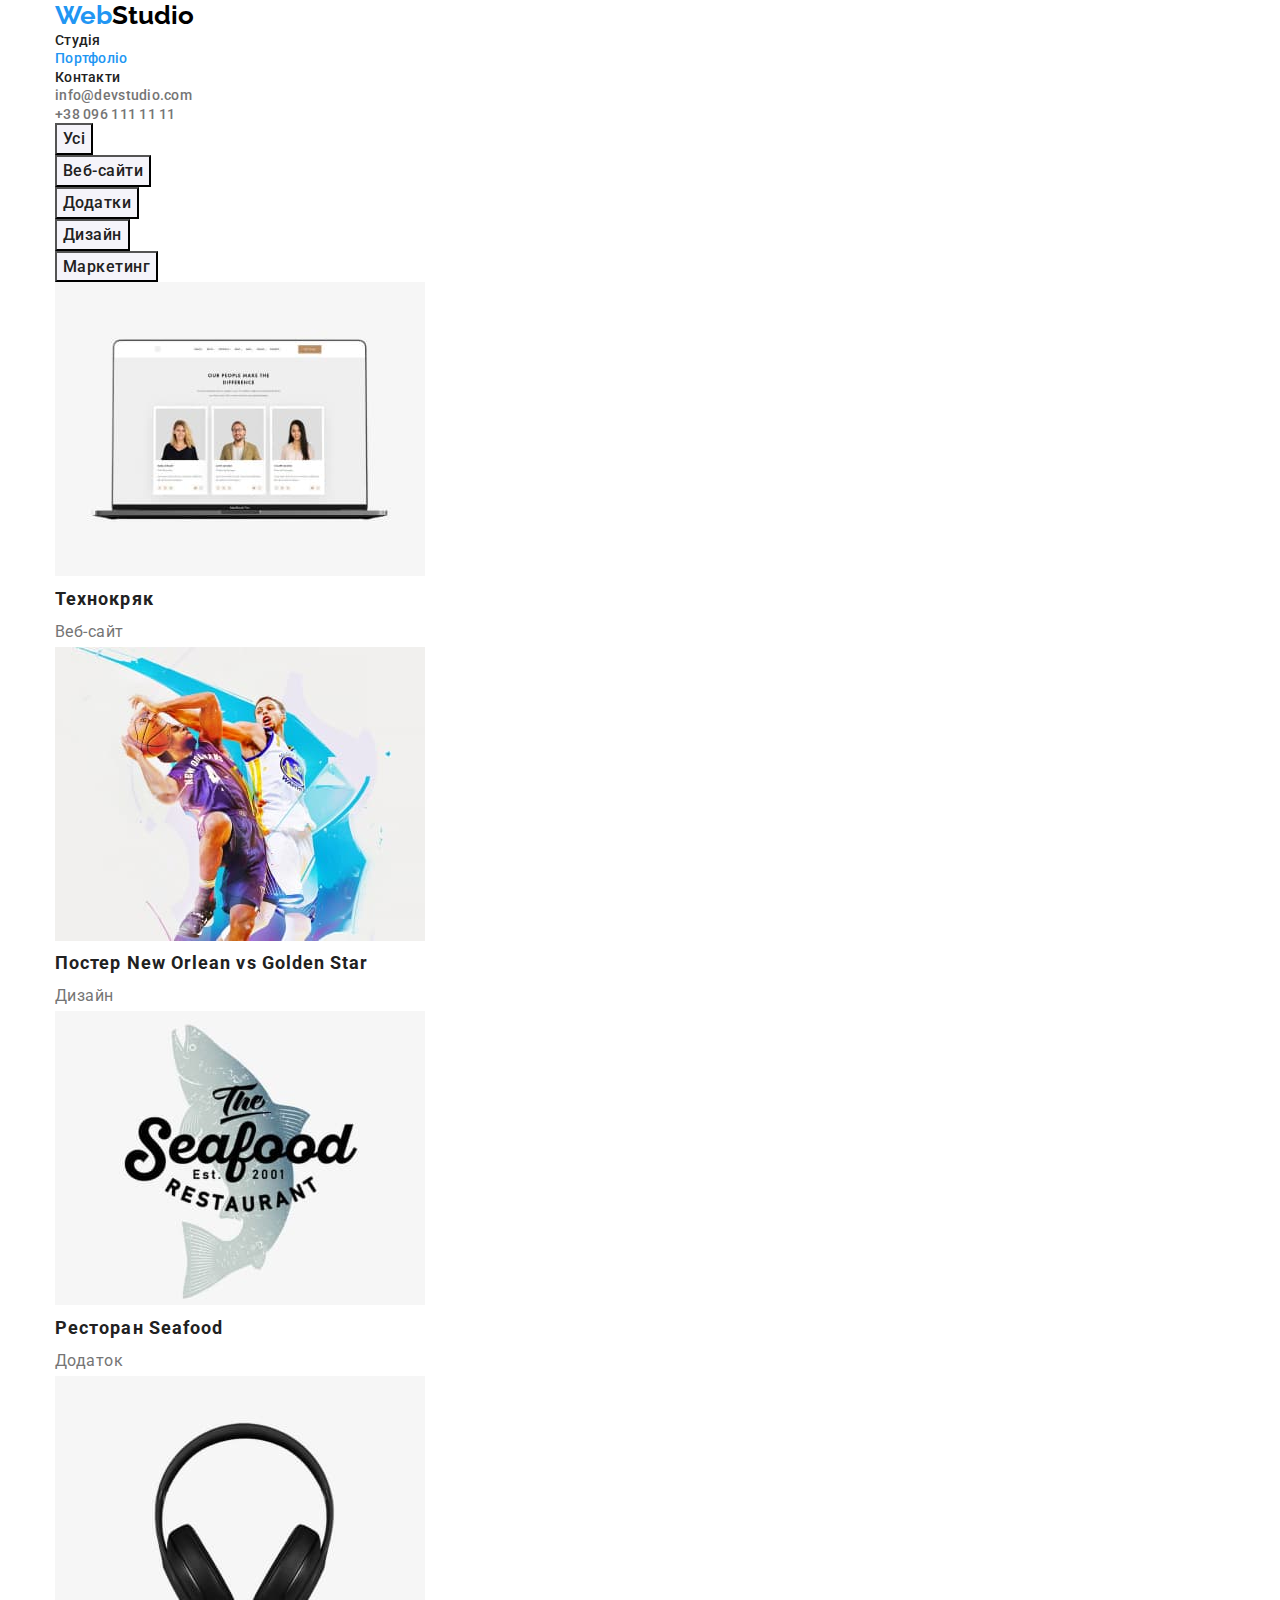
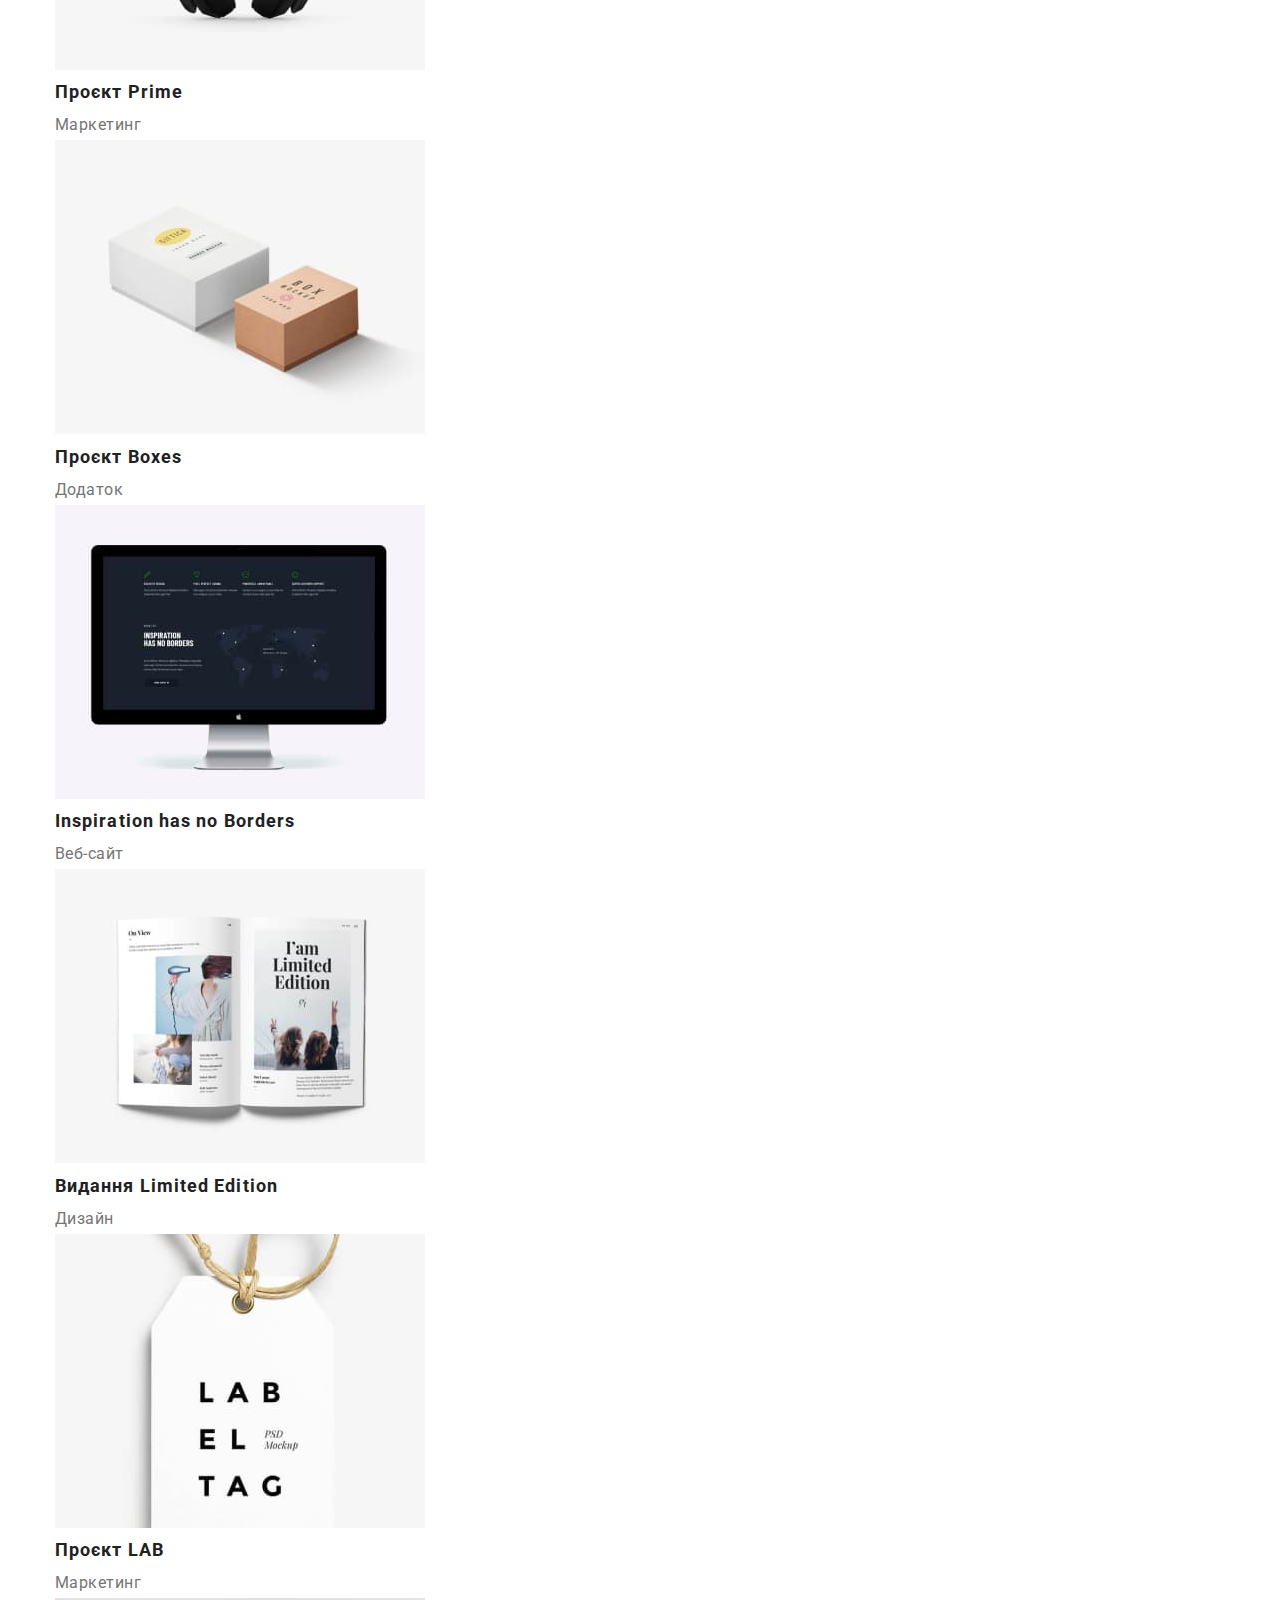
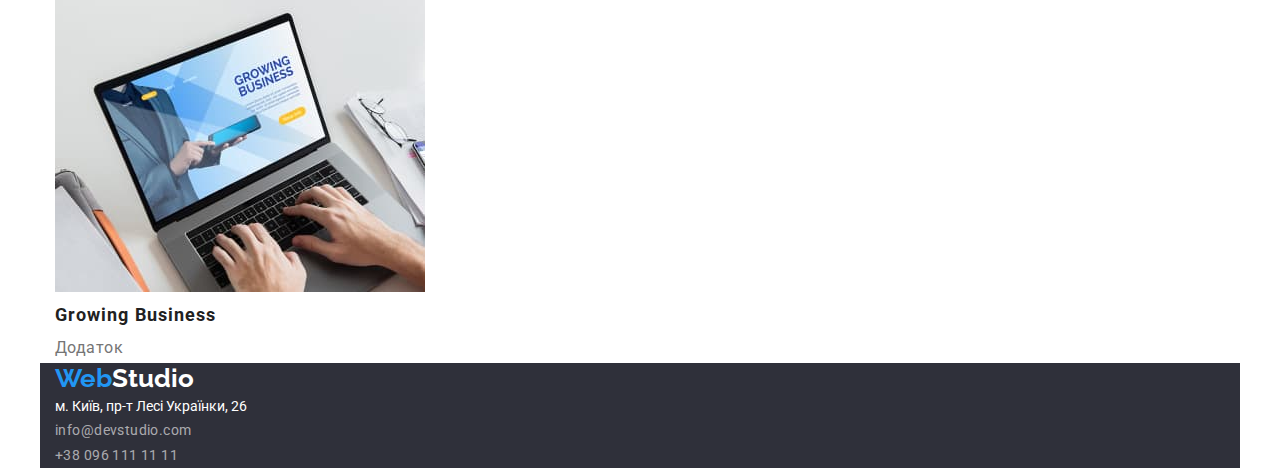
==== portfolio.html @ 6b2e6c54 "Clone" ====
<!DOCTYPE html>
<html lang="uk-UA">
<head>
    <meta charset="UTF-8">
    <meta http-equiv="X-UA-Compatible" content="IE=edge">
    <meta name="viewport" content="width=device-width, initial-scale=1.0">
    <title>Портфоліо</title>
    <link
    rel="stylesheet"
    href="https://cdnjs.cloudflare.com/ajax/libs/modern-normalize/1.0.0/modern-normalize.min.css"/>
    <link rel="preconnect" href="https://fonts.googleapis.com">
    <link rel="preconnect" href="https://fonts.gstatic.com" crossorigin>
    <link href="https://fonts.googleapis.com/css2?family=Raleway:wght@700&family=Roboto:wght@400;500;700;900&display=swap" rel="stylesheet">
    <link rel="stylesheet" href="./css/styles.css">
</head>
<body>
    <header class="header">
        <div class="container">
            <a class="logo" href="#">Web<span class="logo2">Studio</span> </a>
            <nav>
                <ul class="header-nav">
                    <li> <a class="header-nav-link" href="./index.html">Студія</a> </li>
                    <li> <a class="header-nav-link current" href="">Портфоліо</a> </li>
                    <li> <a class="header-nav-link" href="">Контакти</a> </li>
                </ul>
            </nav>
            <ul>
                <li> <a class="header-contact" href="mailto:info@devstudio.com">info@devstudio.com</a> </li>
                <li> <a class="header-contact" href="tel:+380961111111">+38 096 111 11 11</a> </li>
            </ul>
        </div>
    </header>
<main>
    <section class="portfolio">
    <div class="container">
        <h1 class="hide">Портфоліо</h1>
        <ul>
            <li><button type="button" class="portfolio-button">Усі</button></li>
            <li><button type="button" class="portfolio-button">Веб-сайти</button></li>
            <li><button type="button" class="portfolio-button">Додатки</button></li>
            <li><button type="button" class="portfolio-button">Дизайн</button></li>
            <li><button type="button" class="portfolio-button">Маркетинг</button></li>
        </ul>
        <ul class="portfolio-list">
            <li>
                <a href="#" class="portfolio-item">
                    <img src="./images/Portfolio1.jpg" alt="Технокряк" width="370"/>
                    <h2 class="portfolio-title">Технокряк</h2>
                    <p class="portfolio-text">Веб-сайт</p>
                </a>
            </li>
            <li>
                <a href="#" class="Portfolio-item">
                    <img src="./images/Portfolio2.jpg" alt="Постер New Orlean vs Golden Star" width="370"/>
                    <h2 class="portfolio-title">Постер New Orlean vs Golden Star</h2>
                    <p class="portfolio-text">Дизайн</p>
                </a>
            </li>
            <li>
                <a href="#" class="Portfolio-item">
                    <img src="./images/Portfolio3.jpg" alt="Ресторан Seafood" width="370"/>
                    <h2 class="portfolio-title">Ресторан Seafood</h2>
                    <p class="portfolio-text">Додаток</p>
                </a>
            </li>
            <li>
                <a href="#" class="portfolio-item">
                    <img src="./images/Portfolio4.jpg" alt="Проєкт Prime" width="370"/>
                    <h2 class="portfolio-title">Проєкт Prime</h2>
                    <p class="portfolio-text">Маркетинг</p>
                </a>
            </li>
            <li>
                <a href="#" class="portfolio-item">
                    <img src="./images/Portfolio5.jpg" alt="Проєкт Boxes" width="370"/>
                    <h2 class="portfolio-title">Проєкт Boxes</h2>
                    <p class="portfolio-text">Додаток</p>
                </a>
            </li>
            <li>
                <a href="#" class="Portfolio-item">
                    <img src="./images/Portfolio6.jpg" alt="Inspiration has no Borders" width="370"/>
                    <h2 class="portfolio-title">Inspiration has no Borders</h2>
                    <p class="portfolio-text">Веб-сайт</p>
                </a>
            </li>
            <li>
                <a href="#" class="portfolio-item">
                    <img src="./images/Portfolio7.jpg" alt="Видання Limited Edition" width="370"/>
                    <h2 class="portfolio-title">Видання Limited Edition</h2>
                    <p class="portfolio-text">Дизайн</p>
                </a>
            </li>
            <li>
                <a href="#" class="portfolio-item">
                    <img src="./images/Portfolio8.jpg" alt="Проєкт LAB" width="370"/>
                    <h2 class="portfolio-title">Проєкт LAB</h2>
                    <p class="portfolio-text">Маркетинг</p>
                </a>
            </li>
            <li>
                <a href="#" class="portfolio-item">
                    <img src="./images/Portfolio9.jpg" alt="Growing Business" width="370"/>
                    <h2 class="portfolio-title">Growing Business</h2>
                    <p class="portfolio-text">Додаток</p>
                </a>
            </li>
        </ul>
    </div>
    </section>
    </main>
    <footer class="footer">
        <div class="container">
            <a class="logo" href="#">Web<span class="logo3">Studio</span> </a>
            <address class="address">
                <ul class="footer-list">
                    <li> <a class="address" href="">м. Київ, пр-т Лесі Українки, 26</a> </li>
                    <li> <a class="footer-contact" href="mailto:info@devstudio.com">info@devstudio.com</a> </li>
                    <li> <a class="footer-contact" href="tel:+380961111111">+38 096 111 11 11</a> </li>
                </ul> 
            </address>
        </div>
    </footer>
</body>
</html>
---- css/styles.css ----
:root{
    --main-bg-color: #FFFFFF;
    --seconder-bg-color:#2F303A;
    --main-btn-color: #2196F3;
    --seconder-btn-color: #000000;
    --third-btn-color: #212121;
    --fourth-btn-color: #FFFFFF;
    --main-h-color: #212121;
    --main-text-color: #757575;
    --seconder-text-color: #FFFFFF;
    --third-bg-color:#F5F5F5;
    --fourth-bg-color: #F5F4FA;
}

h1,
h2,
h3,
h4,
h5,
h6,
p {
  margin: 0;
}

ul {
list-style: none;
margin: 0;
padding: 0;
}

.link {
text-decoration: none;
}
a {

text-decoration: none;
}

body {
  font-family: Roboto, sans-serif;
  color: var(--main-text-color);
  }

.container {
  width: 1200px;
  padding-left: 15px;
  padding-right: 15px;
  margin: 0 auto;
}

/* header */
.header
{ 
background-color: var(--main-bg-color);
}
.logo { 
color: var(--main-btn-color); 
font-family: 'Raleway';
/* font-style: normal; */
font-weight: 700;
font-size: 26px;
line-height: 1.1923;
}
.logo2 { color: var(--seconder-btn-color)}
.header-nav { }
.header-nav-link {
color: var(--third-btn-color);
font-weight: 500;
font-size: 14px;
line-height: 1.1429;
letter-spacing: 0.02em;
}
.current { 
color: var(--main-btn-color);
}
.header-contact { 
color: var(--main-text-color);
font-weight: 500;
font-size: 14px;
line-height: 1.1429;
letter-spacing: 0.02em;
}
.header-nav-link:hover,
.header-nav-link:focus,
.header-nav-link.current {
color: var(--main-btn-color);}

.header-contact:hover,
.header-contact:focus,
.header-contact.current {
color: var(--main-btn-color);}
/* main */
.hide {
    border: 0;
    clip: rect(1px, 1px, 1px, 1px);
    -webkit-clip-path: inset(50%);
    clip-path: inset(50%);
    height: 1px;
    margin: -1px;
    overflow: hidden;
    padding: 0;
    position: absolute;
    width: 1px;
    word-wrap: normal !important;
}

.hero .container {background-color: var(--seconder-bg-color); }
.hero-title { 
color: var(--seconder-text-color);
/* font-style: normal; */
font-weight: 900;
font-size: 44px;
line-height: 1.3636;
/* text-align: center; */
letter-spacing: 0.06em;
text-transform: uppercase;
}
.hero-btn { 
color: var(--seconder-text-color);
background-color: var(--main-btn-color);
font-family: inherit;
font-weight: 700;
font-size: 16px;
line-height: 1.875;
cursor: pointer;
letter-spacing: 0.06em;
}
.hero-btn:hover,
.hero-btn:focus,
.hero-btn.current {
background-color: #188CE8;}

.btn { }
.about {
/* background-color: var(--third-bg-color); */
}
.title {  color: var(--main-h-color);
font-size: 36px;
line-height: 1.1667;
/* text-align: center; */
letter-spacing: 0.03em;
}
.about-list { }
.about-item { }
.about-title-item {
color: var(--main-h-color);
font-size: 14px;
line-height: 1.1429;
letter-spacing: 0.03em;
}
.about-title-text {
/* color: var(--main-text-color); */
font-size: 14px;
line-height: 1.7143;
}
.business { 
/* background-color: var(--third-bg-color); */
}

.business-list { }
.team {
background-color: var(--fourth-bg-color);
}
.team-list {
background-color: var(--main-bg-color);
}
.team-title {
color: var(--main-h-color);
font-weight: 500;
font-size: 16px;
line-height: 1.1875;
}
.team-text {
/* color: var(--main-text-color); */
font-size: 16px;
line-height: 1.1875;
}
/* footer */
.address {
color: var(--seconder-text-color);
 font-style: normal; 
font-size: 14px;
line-height: 1.7143;
}
.address:hover,
.address:focus,
.address.current {
color: var(--main-btn-color);
}
.footer .container {
background-color: var(--seconder-bg-color);
}
.logo3 {
color: var(--fourth-btn-color);
}
.footer-contact {
color: rgba(255, 255, 255, 0.6);
font-size: 14px;
line-height: 1.71;
/* or 171% */
letter-spacing: 0.03em;
}
.footer-contact:hover,
.footer-contact:focus,
.footer-contact.current {
color: var(--main-btn-color);}

/* Portfolio */
.portfolio {
/* background-color: var(--third-bg-color); */
}

.portfolio-button{
font-family: Roboto, sans-serif;
color: var(--third-btn-color);
background-color: var(--fourth-bg-color);
font-weight: 500;
font-size: 16px;
line-height: 1.62;
/* identical to box height, or 162% */
/* text-align: center; */
letter-spacing: 0.03em;
cursor: pointer;
}
.portfolio-button:hover,
.portfolio-button:focus,
.portfolio-button.current {
color: var(--fourth-btn-color);
background-color: var(--main-btn-color);
}
.portfolio-item {
background-color: var(--main-bg-color);
}

.portfolio-title {
color: var(--main-h-color);
font-size: 18px;
line-height: 2;
/* identical to box height, or 200% */
letter-spacing: 0.06em;
}

.portfolio-text {
color: var(--main-text-color);
font-size: 16px;
line-height: 1.88;
/* identical to box height, or 188% */
letter-spacing: 0.03em;
}
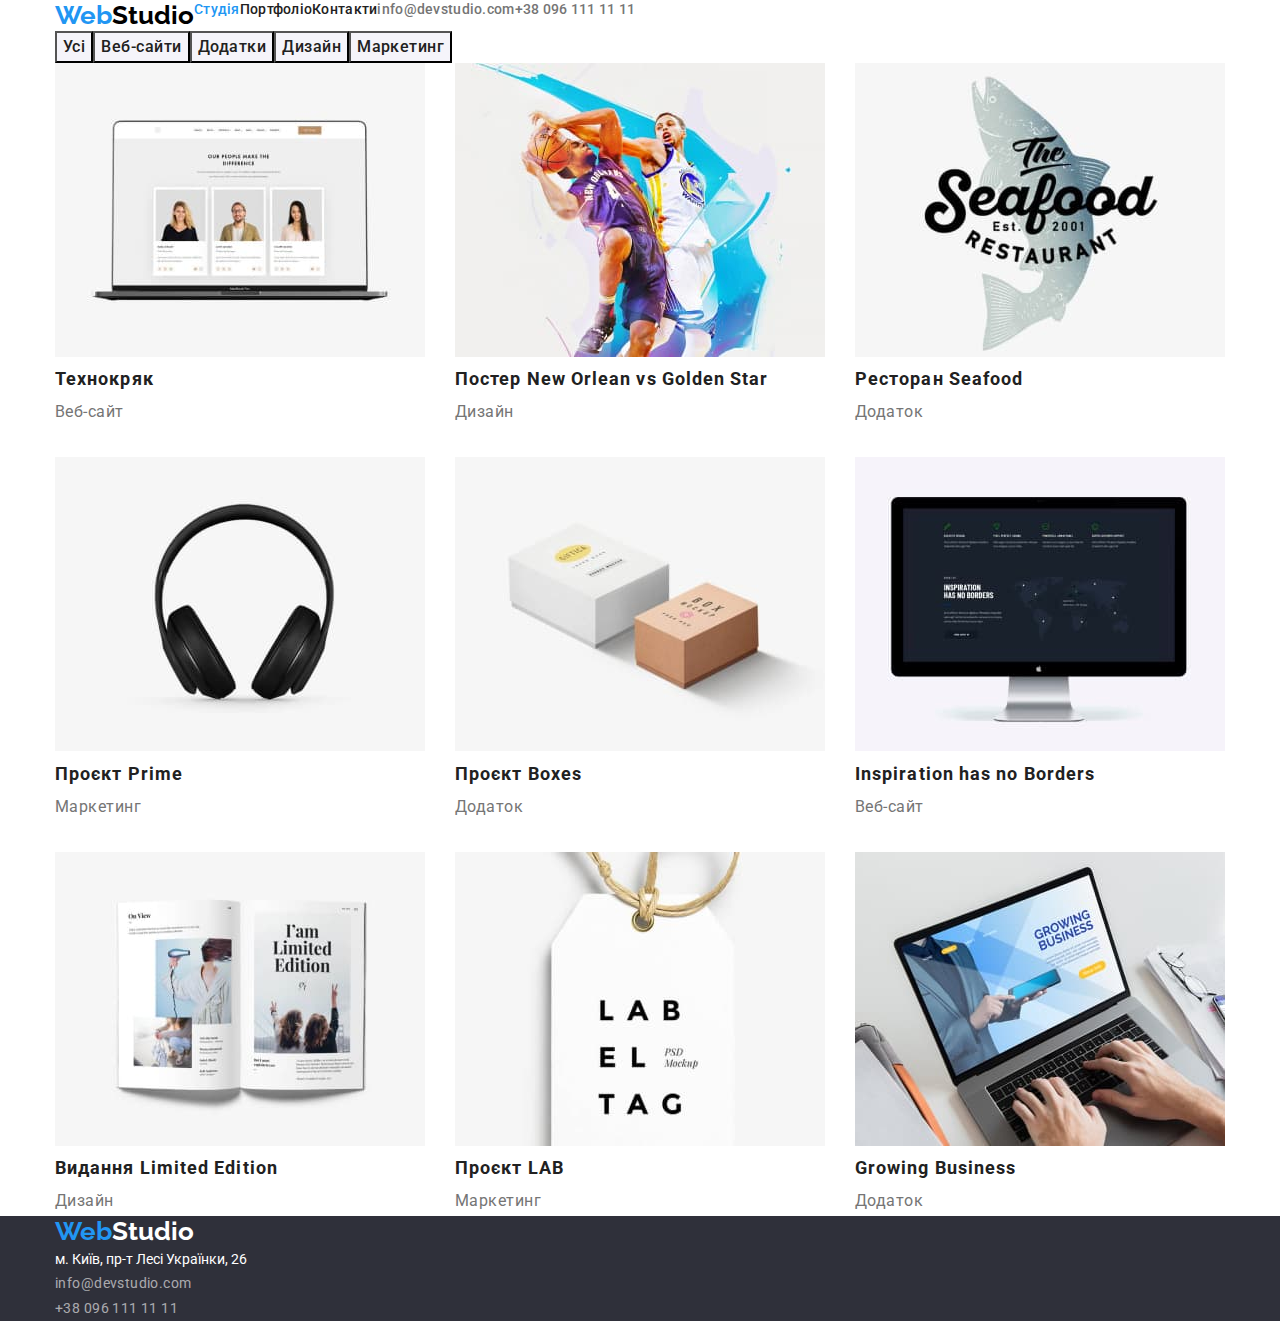
==== commit f7d6623f: "flax" ====
--- a/portfolio.html
+++ b/portfolio.html
@@ -15,26 +15,26 @@
 </head>
 <body>
     <header class="header">
-        <div class="container">
+        <div class="container container-header">
             <a class="logo" href="#">Web<span class="logo2">Studio</span> </a>
-            <nav>
-                <ul class="header-nav">
-                    <li> <a class="header-nav-link" href="./index.html">Студія</a> </li>
-                    <li> <a class="header-nav-link current" href="">Портфоліо</a> </li>
-                    <li> <a class="header-nav-link" href="">Контакти</a> </li>
-                </ul>
-            </nav>
-            <ul>
-                <li> <a class="header-contact" href="mailto:info@devstudio.com">info@devstudio.com</a> </li>
-                <li> <a class="header-contact" href="tel:+380961111111">+38 096 111 11 11</a> </li>
-            </ul>
+                <nav>
+                    <ul class="header-nav container-header2">
+                            <li> <a class="header-nav-link current" href="">Студія</a> </li>
+                            <li> <a class="header-nav-link" href="./portfolio.html">Портфоліо</a> </li>
+                            <li> <a class="header-nav-link" href="">Контакти</a> </li>
+                    </ul>
+                </nav>
+                    <ul class="container-header3">
+                        <li> <a class="header-contact" href="mailto:info@devstudio.com">info@devstudio.com</a> </li>
+                        <li> <a class="header-contact" href="tel:+380961111111">+38 096 111 11 11</a> </li>
+                    </ul>
         </div>
     </header>
 <main>
     <section class="portfolio">
     <div class="container">
         <h1 class="hide">Портфоліо</h1>
-        <ul>
+        <ul class="portfolio-buttons">
             <li><button type="button" class="portfolio-button">Усі</button></li>
             <li><button type="button" class="portfolio-button">Веб-сайти</button></li>
             <li><button type="button" class="portfolio-button">Додатки</button></li>
@@ -50,14 +50,14 @@
                 </a>
             </li>
             <li>
-                <a href="#" class="Portfolio-item">
+                <a href="#" class="portfolio-item">
                     <img src="./images/Portfolio2.jpg" alt="Постер New Orlean vs Golden Star" width="370"/>
                     <h2 class="portfolio-title">Постер New Orlean vs Golden Star</h2>
                     <p class="portfolio-text">Дизайн</p>
                 </a>
             </li>
             <li>
-                <a href="#" class="Portfolio-item">
+                <a href="#" class="portfolio-item">
                     <img src="./images/Portfolio3.jpg" alt="Ресторан Seafood" width="370"/>
                     <h2 class="portfolio-title">Ресторан Seafood</h2>
                     <p class="portfolio-text">Додаток</p>
@@ -78,7 +78,7 @@
                 </a>
             </li>
             <li>
-                <a href="#" class="Portfolio-item">
+                <a href="#" class="portfolio-item">
                     <img src="./images/Portfolio6.jpg" alt="Inspiration has no Borders" width="370"/>
                     <h2 class="portfolio-title">Inspiration has no Borders</h2>
                     <p class="portfolio-text">Веб-сайт</p>
--- a/css/styles.css
+++ b/css/styles.css
@@ -10,6 +10,7 @@
     --seconder-text-color: #FFFFFF;
     --third-bg-color:#F5F5F5;
     --fourth-bg-color: #F5F4FA;
+    --main-gap: 30px;
 }
 
 h1,
@@ -39,13 +40,20 @@
 body {
   font-family: Roboto, sans-serif;
   color: var(--main-text-color);
+  max-width: 1600px;
   }
 
+.section {
+  padding-top: 94px;
+  padding-bottom: 94px;
+}
+
 .container {
-  width: 1200px;
+  max-width: 1200px;
   padding-left: 15px;
   padding-right: 15px;
   margin: 0 auto;
+
 }
 
 /* header */
@@ -53,6 +61,12 @@
 { 
 background-color: var(--main-bg-color);
 }
+.container-header,
+.container-header2,
+.container-header3 {
+  display: flex;
+}
+
 .logo { 
 color: var(--main-btn-color); 
 font-family: 'Raleway';
@@ -61,8 +75,11 @@
 font-size: 26px;
 line-height: 1.1923;
 }
+
 .logo2 { color: var(--seconder-btn-color)}
+
 .header-nav { }
+
 .header-nav-link {
 color: var(--third-btn-color);
 font-weight: 500;
@@ -83,12 +100,13 @@
 .header-nav-link:hover,
 .header-nav-link:focus,
 .header-nav-link.current {
-color: var(--main-btn-color);}
+  color: var(--main-btn-color);}
 
 .header-contact:hover,
 .header-contact:focus,
 .header-contact.current {
-color: var(--main-btn-color);}
+  color: var(--main-btn-color);}
+
 /* main */
 .hide {
     border: 0;
@@ -104,14 +122,15 @@
     word-wrap: normal !important;
 }
 
-.hero .container {background-color: var(--seconder-bg-color); }
+.hero {background-color: var(--seconder-bg-color); }
+
 .hero-title { 
 color: var(--seconder-text-color);
 /* font-style: normal; */
 font-weight: 900;
 font-size: 44px;
 line-height: 1.3636;
-/* text-align: center; */
+text-align: center;
 letter-spacing: 0.06em;
 text-transform: uppercase;
 }
@@ -124,6 +143,8 @@
 line-height: 1.875;
 cursor: pointer;
 letter-spacing: 0.06em;
+margin: 0 auto;
+display: block;
 }
 .hero-btn:hover,
 .hero-btn:focus,
@@ -131,16 +152,19 @@
 background-color: #188CE8;}
 
 .btn { }
+
 .about {
 /* background-color: var(--third-bg-color); */
 }
 .title {  color: var(--main-h-color);
 font-size: 36px;
 line-height: 1.1667;
-/* text-align: center; */
-letter-spacing: 0.03em;
-}
-.about-list { }
+text-align: center;
+letter-spacing: 0.03em;
+}
+.about-list { 
+  display: flex;
+}
 .about-item { }
 .about-title-item {
 color: var(--main-h-color);
@@ -156,11 +180,18 @@
 .business { 
 /* background-color: var(--third-bg-color); */
 }
+.business-items {
+  display: flex;;
+}
 
 .business-list { }
 .team {
 background-color: var(--fourth-bg-color);
 }
+.team-items {
+  display: flex;
+}
+
 .team-list {
 background-color: var(--main-bg-color);
 }
@@ -178,7 +209,7 @@
 /* footer */
 .address {
 color: var(--seconder-text-color);
- font-style: normal; 
+font-style: normal; 
 font-size: 14px;
 line-height: 1.7143;
 }
@@ -187,7 +218,7 @@
 .address.current {
 color: var(--main-btn-color);
 }
-.footer .container {
+.footer {
 background-color: var(--seconder-bg-color);
 }
 .logo3 {
@@ -208,6 +239,10 @@
 /* Portfolio */
 .portfolio {
 /* background-color: var(--third-bg-color); */
+}
+
+.portfolio-buttons {
+  display: flex;
 }
 
 .portfolio-button{
@@ -228,6 +263,13 @@
 color: var(--fourth-btn-color);
 background-color: var(--main-btn-color);
 }
+.portfolio-list {
+  display: flex;
+  flex-wrap:wrap;
+  flex-basis: calc(100%-60px/3);
+  gap: var(--main-gap);
+}
+
 .portfolio-item {
 background-color: var(--main-bg-color);
 }
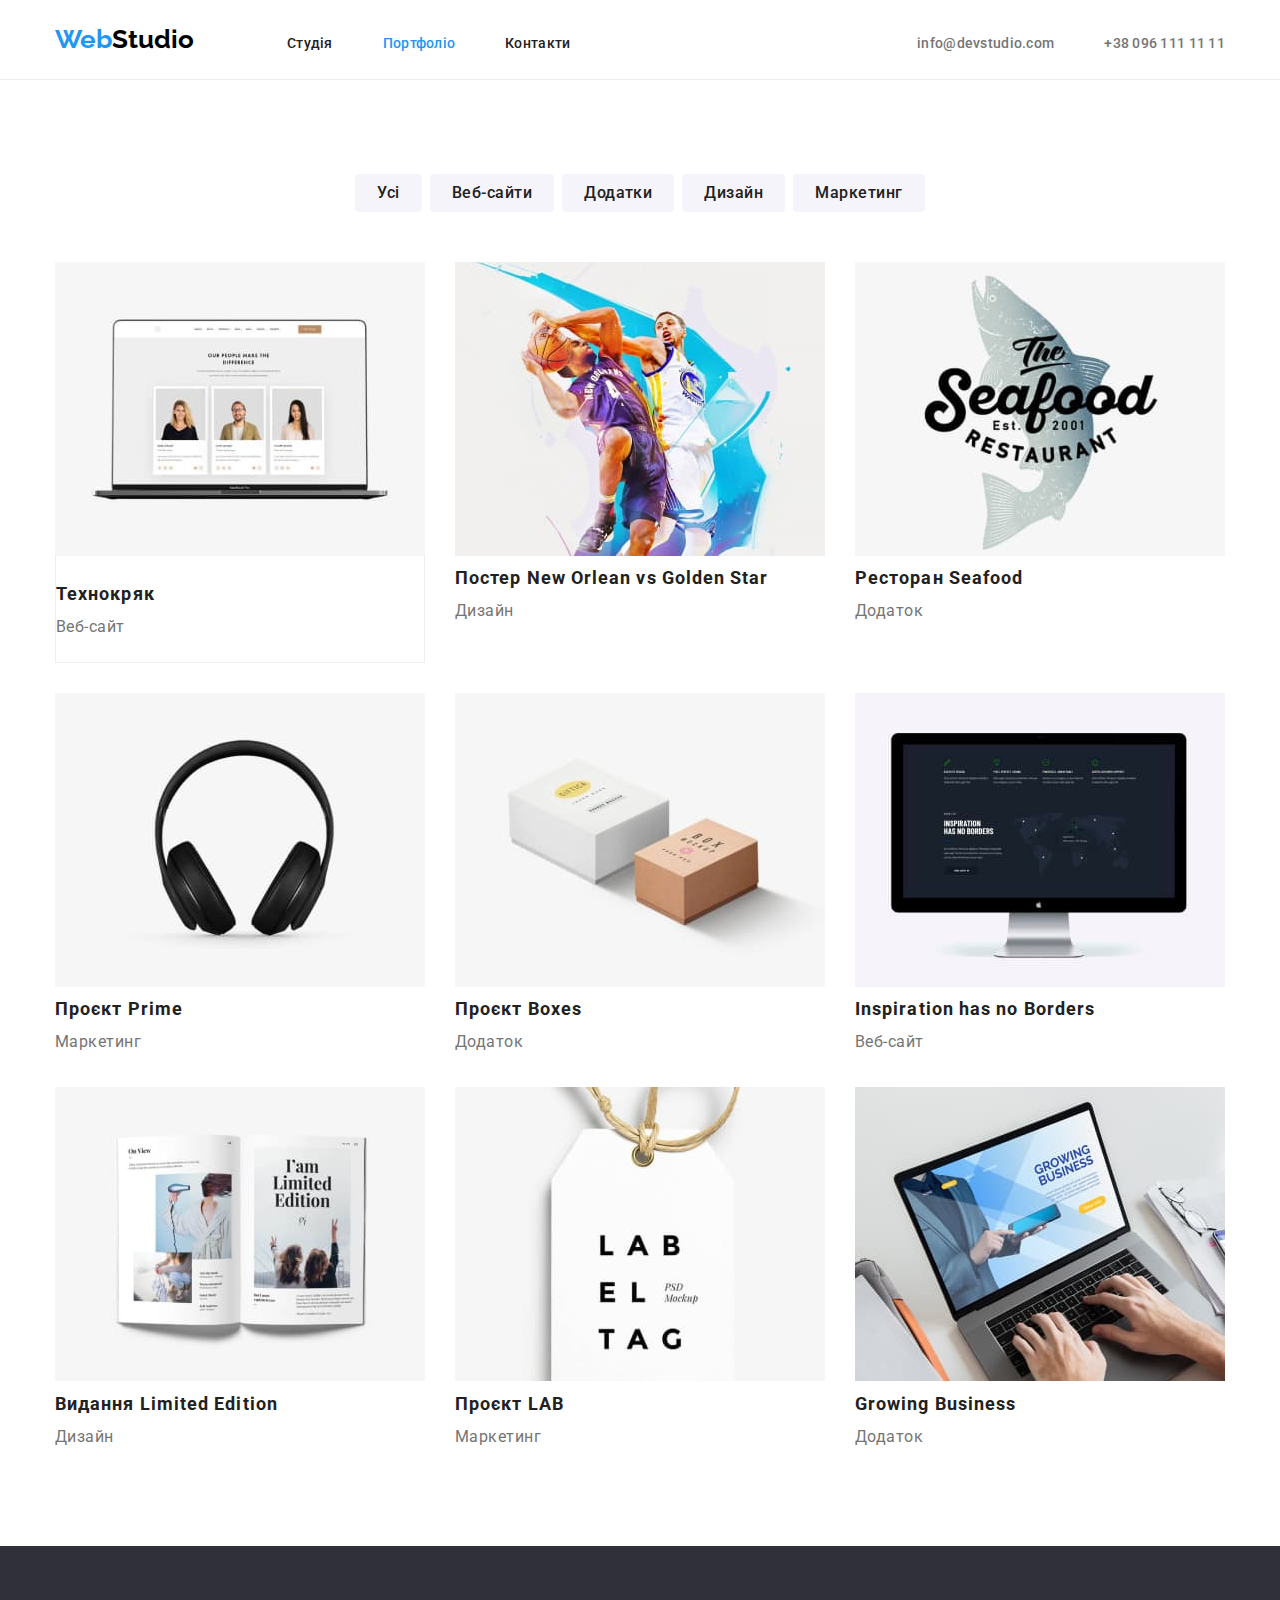
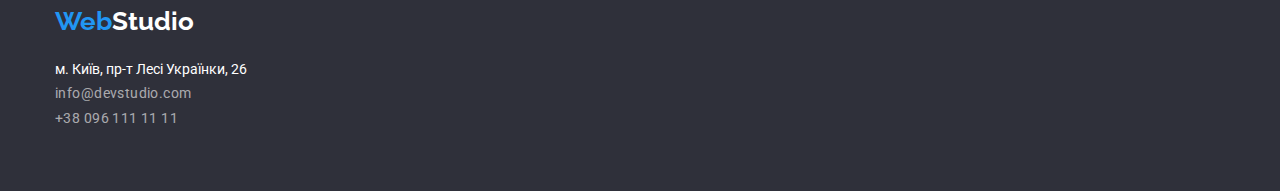
==== commit 60c9ad76: "dz3-1" ====
--- a/portfolio.html
+++ b/portfolio.html
@@ -19,8 +19,8 @@
             <a class="logo" href="#">Web<span class="logo2">Studio</span> </a>
                 <nav>
                     <ul class="header-nav container-header2">
-                            <li> <a class="header-nav-link current" href="">Студія</a> </li>
-                            <li> <a class="header-nav-link" href="./portfolio.html">Портфоліо</a> </li>
+                            <li> <a class="header-nav-link" href="">Студія</a> </li>
+                            <li> <a class="header-nav-link current" href="./portfolio.html">Портфоліо</a> </li>
                             <li> <a class="header-nav-link" href="">Контакти</a> </li>
                     </ul>
                 </nav>
@@ -44,9 +44,11 @@
         <ul class="portfolio-list">
             <li>
                 <a href="#" class="portfolio-item">
-                    <img src="./images/Portfolio1.jpg" alt="Технокряк" width="370"/>
-                    <h2 class="portfolio-title">Технокряк</h2>
-                    <p class="portfolio-text">Веб-сайт</p>
+                    <img src="./images/Portfolio1.jpg" class="img" alt="Технокряк" width="370"/>
+                    <div class="border-portfolio">
+                        <h2 class="portfolio-title">Технокряк</h2>
+                        <p class="portfolio-text">Веб-сайт</p>
+                    </div>
                 </a>
             </li>
             <li>
--- a/css/styles.css
+++ b/css/styles.css
@@ -37,34 +37,42 @@
 text-decoration: none;
 }
 
+.img {
+  display: block;
+}
+
 body {
   font-family: Roboto, sans-serif;
   color: var(--main-text-color);
   max-width: 1600px;
   }
 
-.section {
-  padding-top: 94px;
-  padding-bottom: 94px;
-}
-
 .container {
   max-width: 1200px;
   padding-left: 15px;
   padding-right: 15px;
   margin: 0 auto;
 
+
 }
 
 /* header */
 .header
 { 
 background-color: var(--main-bg-color);
-}
+border-bottom: 1px solid #ECECEC;
+}
+
+.container-header {
+  padding-top: 24px;
+  padding-bottom: 24px;
+}
+
 .container-header,
 .container-header2,
 .container-header3 {
   display: flex;
+  align-items: baseline;
 }
 
 .logo { 
@@ -74,11 +82,19 @@
 font-weight: 700;
 font-size: 26px;
 line-height: 1.1923;
+margin-right: 93px;
 }
 
 .logo2 { color: var(--seconder-btn-color)}
 
-.header-nav { }
+.header-nav { 
+  gap: 50px;
+}
+
+.container-header3 {
+  margin-left: auto;
+  gap: 50px; 
+}
 
 .header-nav-link {
 color: var(--third-btn-color);
@@ -124,6 +140,11 @@
 
 .hero {background-color: var(--seconder-bg-color); }
 
+.container-hero {
+  padding-top: 200px;
+  padding-bottom: 200px;
+}
+
 .hero-title { 
 color: var(--seconder-text-color);
 /* font-style: normal; */
@@ -134,6 +155,7 @@
 letter-spacing: 0.06em;
 text-transform: uppercase;
 }
+
 .hero-btn { 
 color: var(--seconder-text-color);
 background-color: var(--main-btn-color);
@@ -154,42 +176,61 @@
 .btn { }
 
 .about {
-/* background-color: var(--third-bg-color); */
+  padding-top: 36px;
+  padding-bottom: 36px;
 }
 .title {  color: var(--main-h-color);
 font-size: 36px;
 line-height: 1.1667;
 text-align: center;
 letter-spacing: 0.03em;
+margin-bottom: 50px;
 }
 .about-list { 
   display: flex;
+  gap: var(--main-gap);
+  flex-basis: calc((100% - 90px) / 4);
 }
 .about-item { }
 .about-title-item {
+  margin-bottom: 10px;
+}
+
+.about-title-item {
 color: var(--main-h-color);
 font-size: 14px;
 line-height: 1.1429;
 letter-spacing: 0.03em;
 }
+
 .about-title-text {
 /* color: var(--main-text-color); */
 font-size: 14px;
 line-height: 1.7143;
 }
+
 .business { 
-/* background-color: var(--third-bg-color); */
-}
+/* background-color: red); */
+padding-top: 94px;
+padding-bottom: 94px;
+}
+
 .business-items {
-  display: flex;;
-}
-
-.business-list { }
+  display: flex;
+  gap:var(--main-gap);
+}
+
+.business-list { 
+
+}
 .team {
-background-color: var(--fourth-bg-color);
+  background-color: var(--fourth-bg-color);
+  padding-top: 94px;
+  padding-bottom: 94px;
 }
 .team-items {
   display: flex;
+  gap: var(--main-gap);
 }
 
 .team-list {
@@ -201,17 +242,20 @@
 font-size: 16px;
 line-height: 1.1875;
 }
+
 .team-text {
 /* color: var(--main-text-color); */
 font-size: 16px;
 line-height: 1.1875;
 }
+
 /* footer */
 .address {
 color: var(--seconder-text-color);
 font-style: normal; 
 font-size: 14px;
 line-height: 1.7143;
+margin-top: 20px;
 }
 .address:hover,
 .address:focus,
@@ -220,6 +264,8 @@
 }
 .footer {
 background-color: var(--seconder-bg-color);
+padding-top: 60px;
+padding-bottom: 60px;
 }
 .logo3 {
 color: var(--fourth-btn-color);
@@ -231,6 +277,10 @@
 /* or 171% */
 letter-spacing: 0.03em;
 }
+.footer-list {
+  gap: 8px;
+}
+
 .footer-contact:hover,
 .footer-contact:focus,
 .footer-contact.current {
@@ -239,10 +289,15 @@
 /* Portfolio */
 .portfolio {
 /* background-color: var(--third-bg-color); */
+padding-bottom: 94px;
+padding-top: 94px;
 }
 
 .portfolio-buttons {
   display: flex;
+  justify-content: center;
+  gap: 8px;
+  margin-bottom: 50px;
 }
 
 .portfolio-button{
@@ -256,6 +311,12 @@
 /* text-align: center; */
 letter-spacing: 0.03em;
 cursor: pointer;
+border: none;
+border-radius: 4px;
+padding-top: 6px;
+padding-right: 22px;
+padding-bottom: 6px;
+padding-left: 22px;
 }
 .portfolio-button:hover,
 .portfolio-button:focus,
@@ -272,6 +333,15 @@
 
 .portfolio-item {
 background-color: var(--main-bg-color);
+/* margin-top: 20px;
+margin-bottom: 20px; */}
+
+.border-portfolio {
+  padding-top: 20px;
+  padding-bottom: 20px;
+  border-left: 1px solid #EEEEEE;
+  border-right: 1px solid #EEEEEE;
+  border-bottom: 1px solid #EEEEEE;
 }
 
 .portfolio-title {
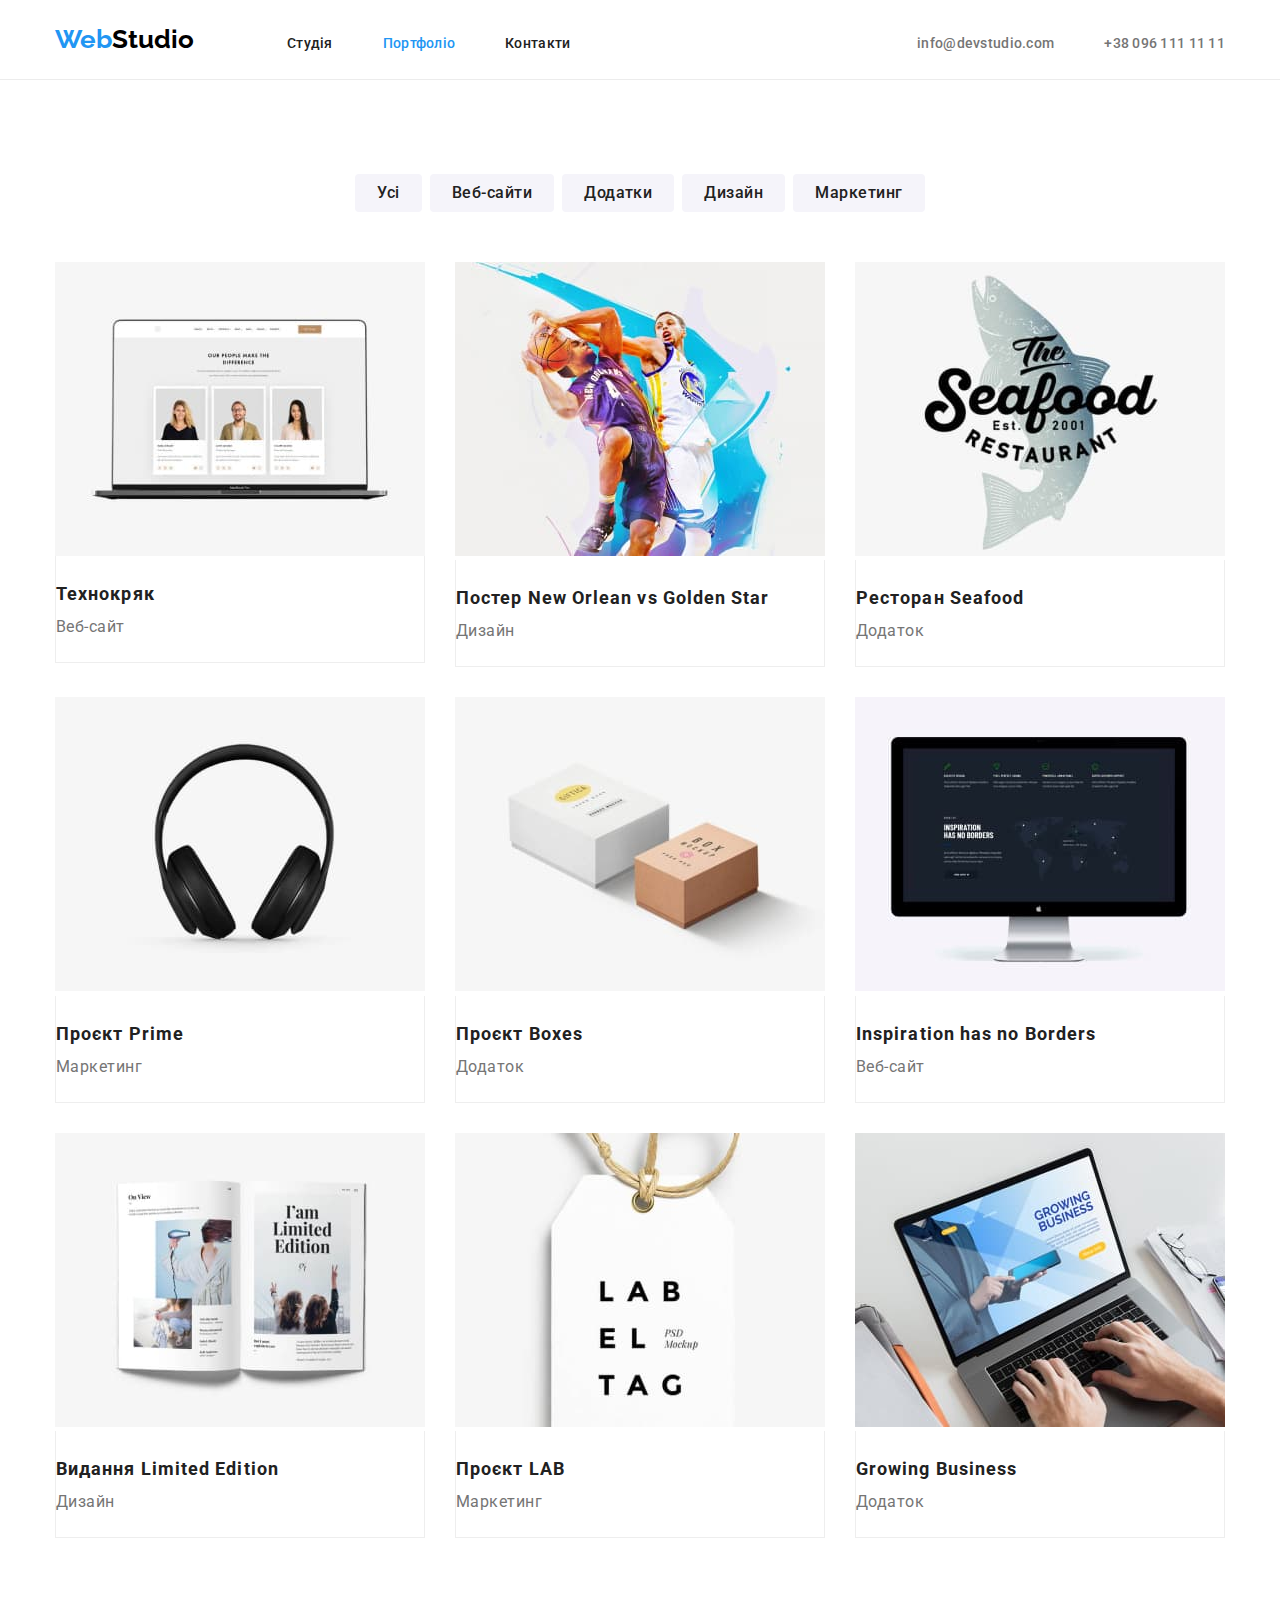
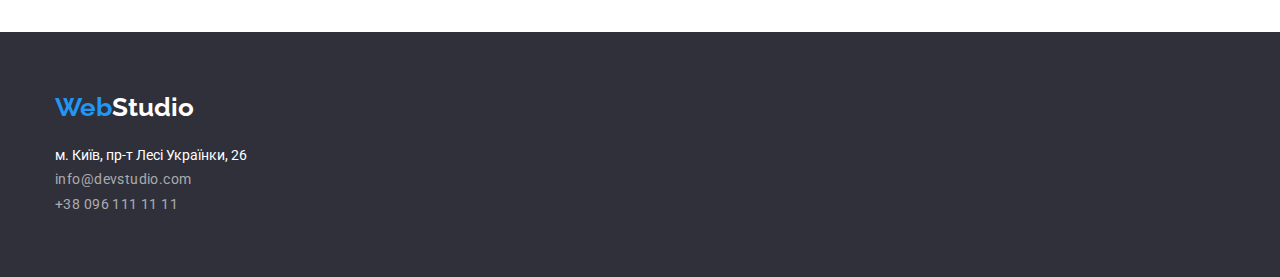
==== commit bb2535c3: "DZ3-2" ====
--- a/portfolio.html
+++ b/portfolio.html
@@ -19,8 +19,8 @@
             <a class="logo" href="#">Web<span class="logo2">Studio</span> </a>
                 <nav>
                     <ul class="header-nav container-header2">
-                            <li> <a class="header-nav-link" href="">Студія</a> </li>
-                            <li> <a class="header-nav-link current" href="./portfolio.html">Портфоліо</a> </li>
+                            <li> <a class="header-nav-link" href="./index.html">Студія</a> </li>
+                            <li> <a class="header-nav-link current" href="">Портфоліо</a> </li>
                             <li> <a class="header-nav-link" href="">Контакти</a> </li>
                     </ul>
                 </nav>
@@ -54,57 +54,73 @@
             <li>
                 <a href="#" class="portfolio-item">
                     <img src="./images/Portfolio2.jpg" alt="Постер New Orlean vs Golden Star" width="370"/>
-                    <h2 class="portfolio-title">Постер New Orlean vs Golden Star</h2>
-                    <p class="portfolio-text">Дизайн</p>
+                    <div class="border-portfolio">
+                        <h2 class="portfolio-title">Постер New Orlean vs Golden Star</h2>
+                        <p class="portfolio-text">Дизайн</p>
+                    </div>
                 </a>
             </li>
             <li>
                 <a href="#" class="portfolio-item">
                     <img src="./images/Portfolio3.jpg" alt="Ресторан Seafood" width="370"/>
-                    <h2 class="portfolio-title">Ресторан Seafood</h2>
-                    <p class="portfolio-text">Додаток</p>
+                    <div class="border-portfolio">
+                        <h2 class="portfolio-title">Ресторан Seafood</h2>
+                        <p class="portfolio-text">Додаток</p>
+                    </div>
                 </a>
             </li>
             <li>
                 <a href="#" class="portfolio-item">
                     <img src="./images/Portfolio4.jpg" alt="Проєкт Prime" width="370"/>
-                    <h2 class="portfolio-title">Проєкт Prime</h2>
-                    <p class="portfolio-text">Маркетинг</p>
+                    <div class="border-portfolio">
+                        <h2 class="portfolio-title">Проєкт Prime</h2>
+                        <p class="portfolio-text">Маркетинг</p>
+                    </div>
                 </a>
             </li>
             <li>
                 <a href="#" class="portfolio-item">
                     <img src="./images/Portfolio5.jpg" alt="Проєкт Boxes" width="370"/>
-                    <h2 class="portfolio-title">Проєкт Boxes</h2>
-                    <p class="portfolio-text">Додаток</p>
+                    <div class="border-portfolio">
+                        <h2 class="portfolio-title">Проєкт Boxes</h2>
+                        <p class="portfolio-text">Додаток</p>
+                    </div>
                 </a>
             </li>
             <li>
                 <a href="#" class="portfolio-item">
                     <img src="./images/Portfolio6.jpg" alt="Inspiration has no Borders" width="370"/>
-                    <h2 class="portfolio-title">Inspiration has no Borders</h2>
-                    <p class="portfolio-text">Веб-сайт</p>
+                    <div class="border-portfolio">
+                        <h2 class="portfolio-title">Inspiration has no Borders</h2>
+                        <p class="portfolio-text">Веб-сайт</p>
+                    </div>
                 </a>
             </li>
             <li>
                 <a href="#" class="portfolio-item">
                     <img src="./images/Portfolio7.jpg" alt="Видання Limited Edition" width="370"/>
-                    <h2 class="portfolio-title">Видання Limited Edition</h2>
-                    <p class="portfolio-text">Дизайн</p>
+                    <div class="border-portfolio">
+                        <h2 class="portfolio-title">Видання Limited Edition</h2>
+                        <p class="portfolio-text">Дизайн</p>
+                    </div>
                 </a>
             </li>
             <li>
                 <a href="#" class="portfolio-item">
                     <img src="./images/Portfolio8.jpg" alt="Проєкт LAB" width="370"/>
-                    <h2 class="portfolio-title">Проєкт LAB</h2>
-                    <p class="portfolio-text">Маркетинг</p>
+                    <div class="border-portfolio">
+                        <h2 class="portfolio-title">Проєкт LAB</h2>
+                        <p class="portfolio-text">Маркетинг</p>
+                    </div>
                 </a>
             </li>
             <li>
                 <a href="#" class="portfolio-item">
                     <img src="./images/Portfolio9.jpg" alt="Growing Business" width="370"/>
-                    <h2 class="portfolio-title">Growing Business</h2>
-                    <p class="portfolio-text">Додаток</p>
+                    <div class="border-portfolio">
+                        <h2 class="portfolio-title">Growing Business</h2>
+                        <p class="portfolio-text">Додаток</p>
+                    </div>
                 </a>
             </li>
         </ul>
--- a/css/styles.css
+++ b/css/styles.css
@@ -164,9 +164,15 @@
 font-size: 16px;
 line-height: 1.875;
 cursor: pointer;
+border: none;
+border-radius: 4px;
 letter-spacing: 0.06em;
 margin: 0 auto;
-display: block;
+display: flex;
+align-items: center;
+text-align: center;
+padding: 10px 32px;
+
 }
 .hero-btn:hover,
 .hero-btn:focus,
@@ -318,12 +324,14 @@
 padding-bottom: 6px;
 padding-left: 22px;
 }
+
 .portfolio-button:hover,
 .portfolio-button:focus,
 .portfolio-button.current {
 color: var(--fourth-btn-color);
 background-color: var(--main-btn-color);
 }
+
 .portfolio-list {
   display: flex;
   flex-wrap:wrap;
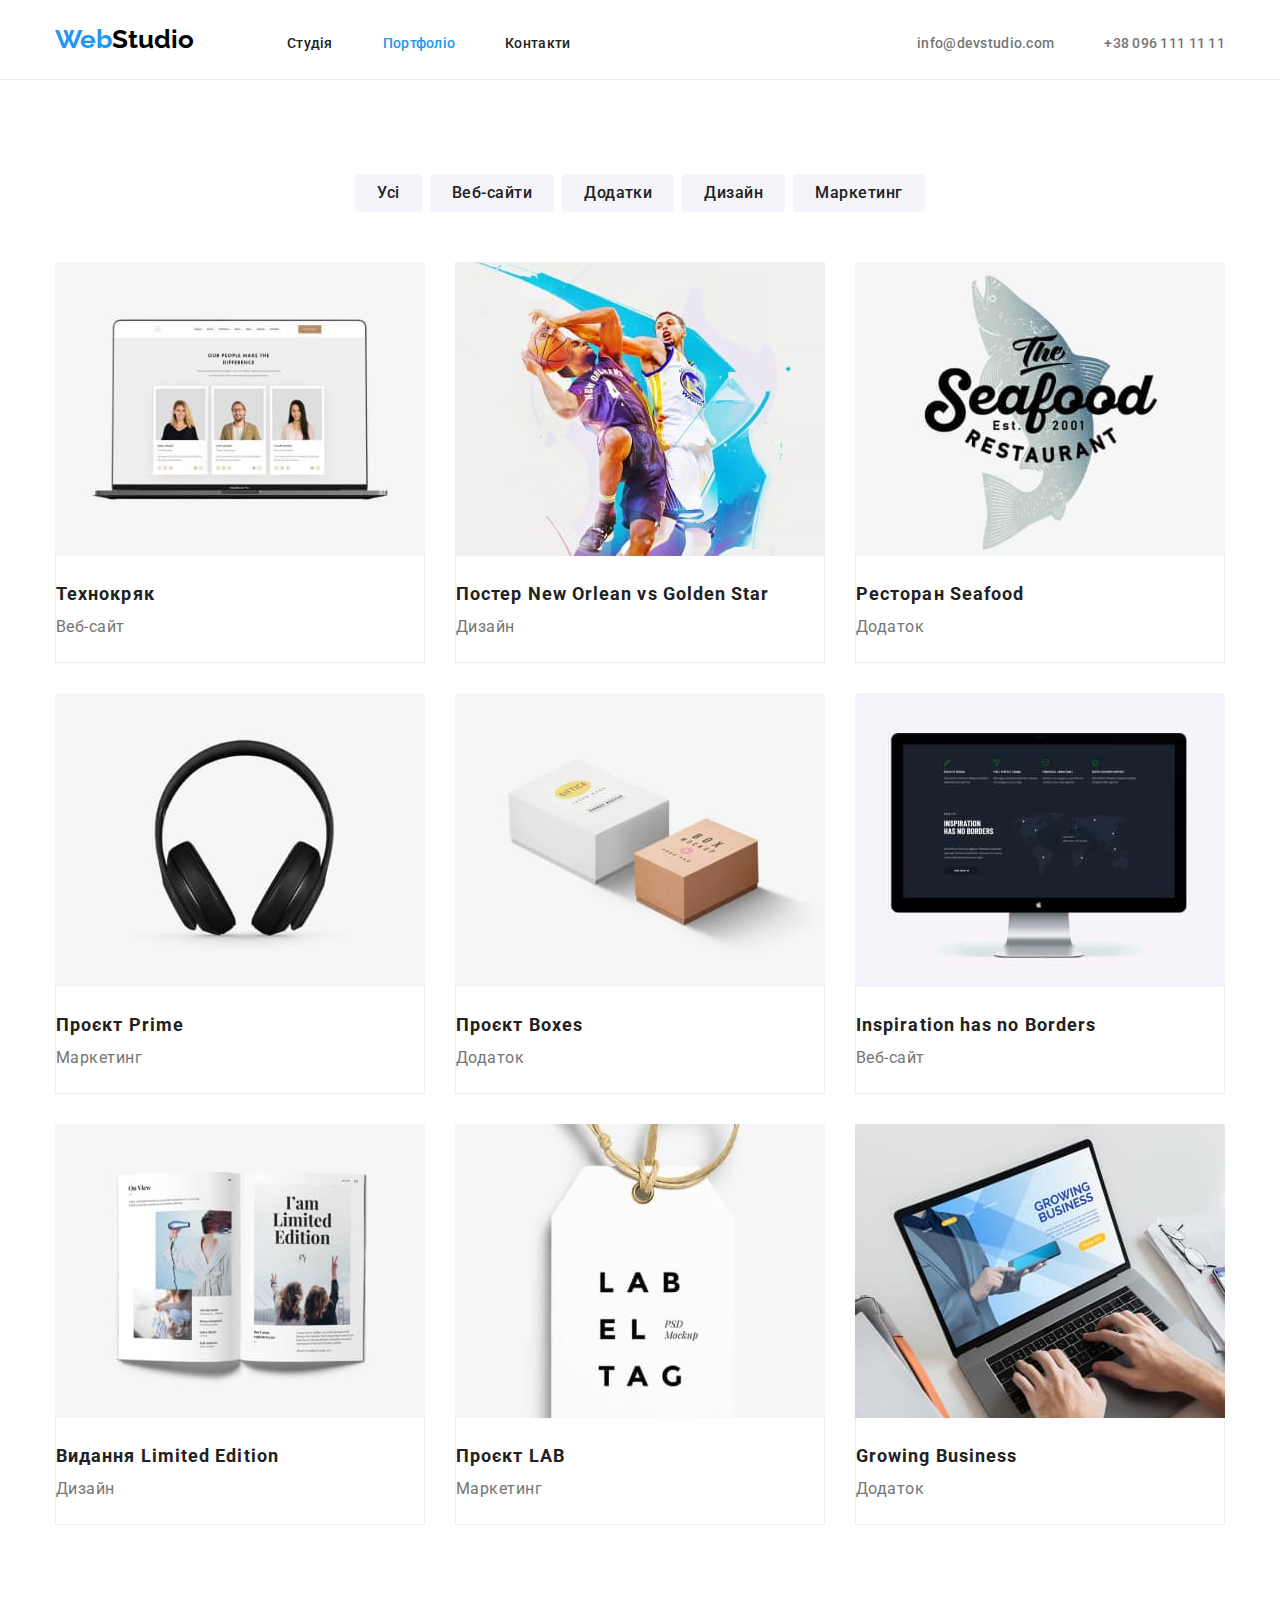
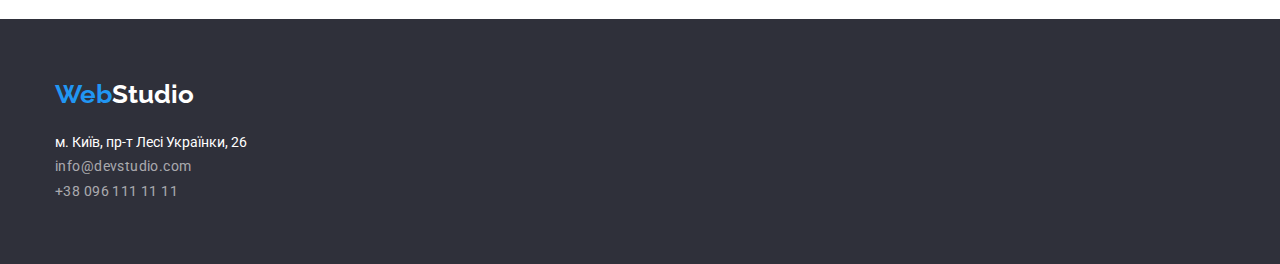
==== commit 838176c6: "DZ3-3" ====
--- a/portfolio.html
+++ b/portfolio.html
@@ -53,7 +53,7 @@
             </li>
             <li>
                 <a href="#" class="portfolio-item">
-                    <img src="./images/Portfolio2.jpg" alt="Постер New Orlean vs Golden Star" width="370"/>
+                    <img src="./images/Portfolio2.jpg" class="img" alt="Постер New Orlean vs Golden Star" width="370"/>
                     <div class="border-portfolio">
                         <h2 class="portfolio-title">Постер New Orlean vs Golden Star</h2>
                         <p class="portfolio-text">Дизайн</p>
@@ -62,7 +62,7 @@
             </li>
             <li>
                 <a href="#" class="portfolio-item">
-                    <img src="./images/Portfolio3.jpg" alt="Ресторан Seafood" width="370"/>
+                    <img src="./images/Portfolio3.jpg" class="img" alt="Ресторан Seafood" width="370"/>
                     <div class="border-portfolio">
                         <h2 class="portfolio-title">Ресторан Seafood</h2>
                         <p class="portfolio-text">Додаток</p>
@@ -71,7 +71,7 @@
             </li>
             <li>
                 <a href="#" class="portfolio-item">
-                    <img src="./images/Portfolio4.jpg" alt="Проєкт Prime" width="370"/>
+                    <img src="./images/Portfolio4.jpg" class="img" alt="Проєкт Prime" width="370"/>
                     <div class="border-portfolio">
                         <h2 class="portfolio-title">Проєкт Prime</h2>
                         <p class="portfolio-text">Маркетинг</p>
@@ -80,7 +80,7 @@
             </li>
             <li>
                 <a href="#" class="portfolio-item">
-                    <img src="./images/Portfolio5.jpg" alt="Проєкт Boxes" width="370"/>
+                    <img src="./images/Portfolio5.jpg" class="img" alt="Проєкт Boxes" width="370"/>
                     <div class="border-portfolio">
                         <h2 class="portfolio-title">Проєкт Boxes</h2>
                         <p class="portfolio-text">Додаток</p>
@@ -89,7 +89,7 @@
             </li>
             <li>
                 <a href="#" class="portfolio-item">
-                    <img src="./images/Portfolio6.jpg" alt="Inspiration has no Borders" width="370"/>
+                    <img src="./images/Portfolio6.jpg" class="img" alt="Inspiration has no Borders" width="370"/>
                     <div class="border-portfolio">
                         <h2 class="portfolio-title">Inspiration has no Borders</h2>
                         <p class="portfolio-text">Веб-сайт</p>
@@ -98,7 +98,7 @@
             </li>
             <li>
                 <a href="#" class="portfolio-item">
-                    <img src="./images/Portfolio7.jpg" alt="Видання Limited Edition" width="370"/>
+                    <img src="./images/Portfolio7.jpg" class="img" alt="Видання Limited Edition" width="370"/>
                     <div class="border-portfolio">
                         <h2 class="portfolio-title">Видання Limited Edition</h2>
                         <p class="portfolio-text">Дизайн</p>
@@ -107,7 +107,7 @@
             </li>
             <li>
                 <a href="#" class="portfolio-item">
-                    <img src="./images/Portfolio8.jpg" alt="Проєкт LAB" width="370"/>
+                    <img src="./images/Portfolio8.jpg" class="img" alt="Проєкт LAB" width="370"/>
                     <div class="border-portfolio">
                         <h2 class="portfolio-title">Проєкт LAB</h2>
                         <p class="portfolio-text">Маркетинг</p>
@@ -116,7 +116,7 @@
             </li>
             <li>
                 <a href="#" class="portfolio-item">
-                    <img src="./images/Portfolio9.jpg" alt="Growing Business" width="370"/>
+                    <img src="./images/Portfolio9.jpg" class="img" alt="Growing Business" width="370"/>
                     <div class="border-portfolio">
                         <h2 class="portfolio-title">Growing Business</h2>
                         <p class="portfolio-text">Додаток</p>
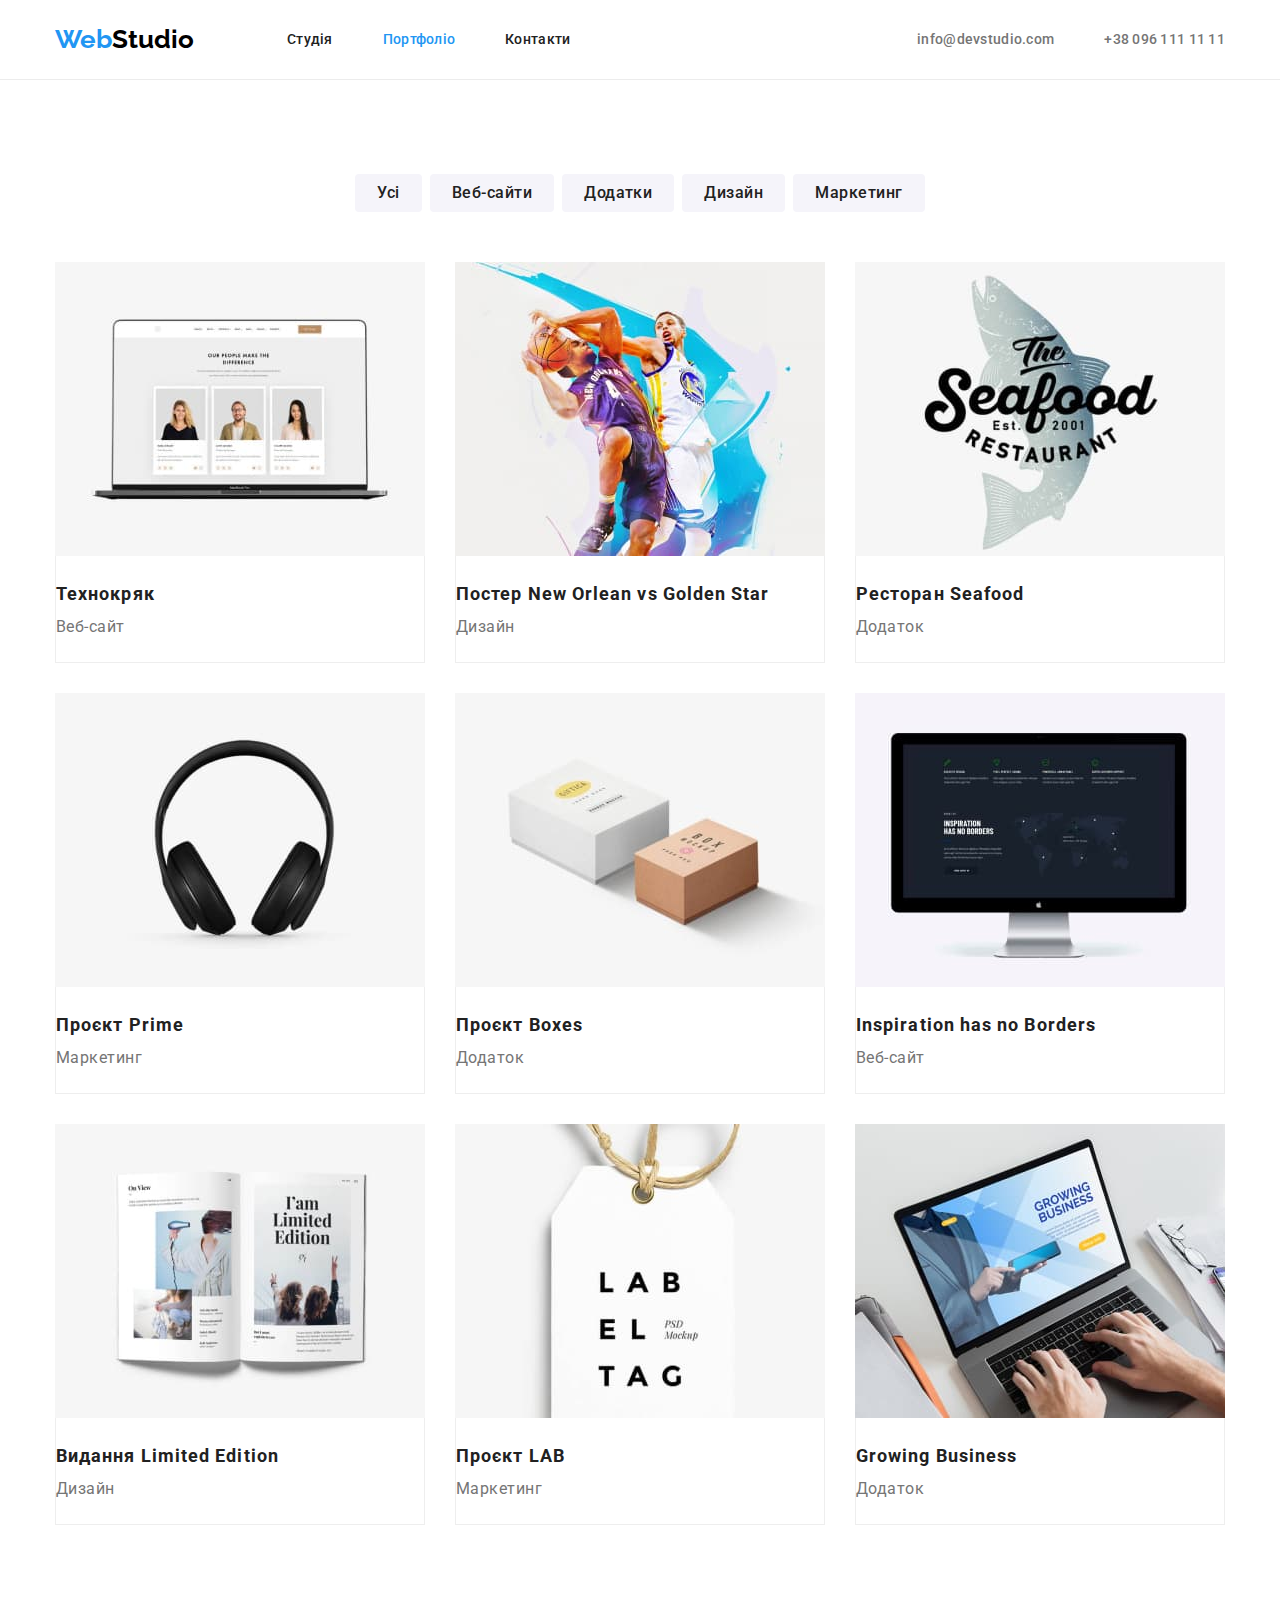
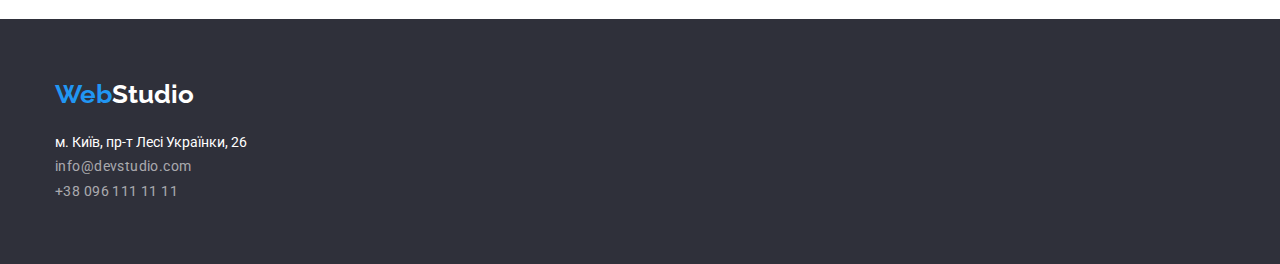
==== commit 995c0980: "DZ3-3correct" ====
--- a/portfolio.html
+++ b/portfolio.html
@@ -31,7 +31,7 @@
         </div>
     </header>
 <main>
-    <section class="portfolio">
+    <section class="section portfolio">
     <div class="container">
         <h1 class="hide">Портфоліо</h1>
         <ul class="portfolio-buttons">
@@ -42,7 +42,7 @@
             <li><button type="button" class="portfolio-button">Маркетинг</button></li>
         </ul>
         <ul class="portfolio-list">
-            <li>
+            <li class="pf-list">
                 <a href="#" class="portfolio-item">
                     <img src="./images/Portfolio1.jpg" class="img" alt="Технокряк" width="370"/>
                     <div class="border-portfolio">
@@ -51,7 +51,7 @@
                     </div>
                 </a>
             </li>
-            <li>
+            <li class="pf-list">
                 <a href="#" class="portfolio-item">
                     <img src="./images/Portfolio2.jpg" class="img" alt="Постер New Orlean vs Golden Star" width="370"/>
                     <div class="border-portfolio">
@@ -60,7 +60,7 @@
                     </div>
                 </a>
             </li>
-            <li>
+            <li class="pf-list">
                 <a href="#" class="portfolio-item">
                     <img src="./images/Portfolio3.jpg" class="img" alt="Ресторан Seafood" width="370"/>
                     <div class="border-portfolio">
@@ -69,7 +69,7 @@
                     </div>
                 </a>
             </li>
-            <li>
+            <li class="pf-list">
                 <a href="#" class="portfolio-item">
                     <img src="./images/Portfolio4.jpg" class="img" alt="Проєкт Prime" width="370"/>
                     <div class="border-portfolio">
@@ -78,7 +78,7 @@
                     </div>
                 </a>
             </li>
-            <li>
+            <li class="pf-list">
                 <a href="#" class="portfolio-item">
                     <img src="./images/Portfolio5.jpg" class="img" alt="Проєкт Boxes" width="370"/>
                     <div class="border-portfolio">
@@ -87,7 +87,7 @@
                     </div>
                 </a>
             </li>
-            <li>
+            <li class="pf-list">
                 <a href="#" class="portfolio-item">
                     <img src="./images/Portfolio6.jpg" class="img" alt="Inspiration has no Borders" width="370"/>
                     <div class="border-portfolio">
@@ -96,7 +96,7 @@
                     </div>
                 </a>
             </li>
-            <li>
+            <li class="pf-list">
                 <a href="#" class="portfolio-item">
                     <img src="./images/Portfolio7.jpg" class="img" alt="Видання Limited Edition" width="370"/>
                     <div class="border-portfolio">
@@ -105,7 +105,7 @@
                     </div>
                 </a>
             </li>
-            <li>
+            <li class="pf-list">
                 <a href="#" class="portfolio-item">
                     <img src="./images/Portfolio8.jpg" class="img" alt="Проєкт LAB" width="370"/>
                     <div class="border-portfolio">
@@ -114,7 +114,7 @@
                     </div>
                 </a>
             </li>
-            <li>
+            <li class="pf-list">
                 <a href="#" class="portfolio-item">
                     <img src="./images/Portfolio9.jpg" class="img" alt="Growing Business" width="370"/>
                     <div class="border-portfolio">
@@ -129,7 +129,7 @@
     </main>
     <footer class="footer">
         <div class="container">
-            <a class="logo" href="#">Web<span class="logo3">Studio</span> </a>
+            <a class="logo logomargin" href="#">Web<span class="logo3">Studio</span> </a>
             <address class="address">
                 <ul class="footer-list">
                     <li> <a class="address" href="">м. Київ, пр-т Лесі Українки, 26</a> </li>
--- a/css/styles.css
+++ b/css/styles.css
@@ -39,12 +39,13 @@
 
 .img {
   display: block;
+  max-width:100%;
 }
 
 body {
   font-family: Roboto, sans-serif;
   color: var(--main-text-color);
-  max-width: 1600px;
+  /* max-width: 1600px; */
   }
 
 .container {
@@ -52,10 +53,12 @@
   padding-left: 15px;
   padding-right: 15px;
   margin: 0 auto;
-
-
-}
-
+}
+
+.section {
+  padding-top: 94px;
+  padding-bottom: 94px;
+}
 /* header */
 .header
 { 
@@ -66,13 +69,14 @@
 .container-header {
   padding-top: 24px;
   padding-bottom: 24px;
+  /* align-items: center;  */
 }
 
 .container-header,
 .container-header2,
 .container-header3 {
   display: flex;
-  align-items: baseline;
+  align-items: center;
 }
 
 .logo { 
@@ -138,12 +142,15 @@
     word-wrap: normal !important;
 }
 
-.hero {background-color: var(--seconder-bg-color); }
-
-.container-hero {
+.hero {
+  background-color: var(--seconder-bg-color); 
   padding-top: 200px;
   padding-bottom: 200px;
 }
+
+/* .container-hero {
+  padding-top: 200px;
+  padding-bottom: 200px; }*/
 
 .hero-title { 
 color: var(--seconder-text-color);
@@ -154,6 +161,7 @@
 text-align: center;
 letter-spacing: 0.06em;
 text-transform: uppercase;
+margin-bottom: 30px;
 }
 
 .hero-btn { 
@@ -195,8 +203,11 @@
 .about-list { 
   display: flex;
   gap: var(--main-gap);
+}
+.about-item {
   flex-basis: calc((100% - 90px) / 4);
 }
+
 .about-item { }
 .about-title-item {
   margin-bottom: 10px;
@@ -217,8 +228,7 @@
 
 .business { 
 /* background-color: red); */
-padding-top: 94px;
-padding-bottom: 94px;
+padding-top:0;
 }
 
 .business-items {
@@ -231,22 +241,28 @@
 }
 .team {
   background-color: var(--fourth-bg-color);
-  padding-top: 94px;
-  padding-bottom: 94px;
 }
 .team-items {
   display: flex;
   gap: var(--main-gap);
+}
+.team-item {
+  padding-top: 30px;
+  padding-bottom: 30px;
+  text-align: center;
 }
 
 .team-list {
 background-color: var(--main-bg-color);
-}
+flex-basis: calc((100% - 90px) / 4);
+}
+
 .team-title {
 color: var(--main-h-color);
 font-weight: 500;
 font-size: 16px;
 line-height: 1.1875;
+margin-bottom: 10;
 }
 
 .team-text {
@@ -276,12 +292,17 @@
 .logo3 {
 color: var(--fourth-btn-color);
 }
+.logomargin {
+  margin-right: 0;
+}
+
 .footer-contact {
 color: rgba(255, 255, 255, 0.6);
 font-size: 14px;
 line-height: 1.71;
 /* or 171% */
 letter-spacing: 0.03em;
+margin-top: 8px;
 }
 .footer-list {
   gap: 8px;
@@ -295,8 +316,6 @@
 /* Portfolio */
 .portfolio {
 /* background-color: var(--third-bg-color); */
-padding-bottom: 94px;
-padding-top: 94px;
 }
 
 .portfolio-buttons {
@@ -335,9 +354,12 @@
 .portfolio-list {
   display: flex;
   flex-wrap:wrap;
-  flex-basis: calc(100%-60px/3);
   gap: var(--main-gap);
 }
+.pf-list   {
+  flex-basis: calc((100% - 60px)/3);
+}
+
 
 .portfolio-item {
 background-color: var(--main-bg-color);
